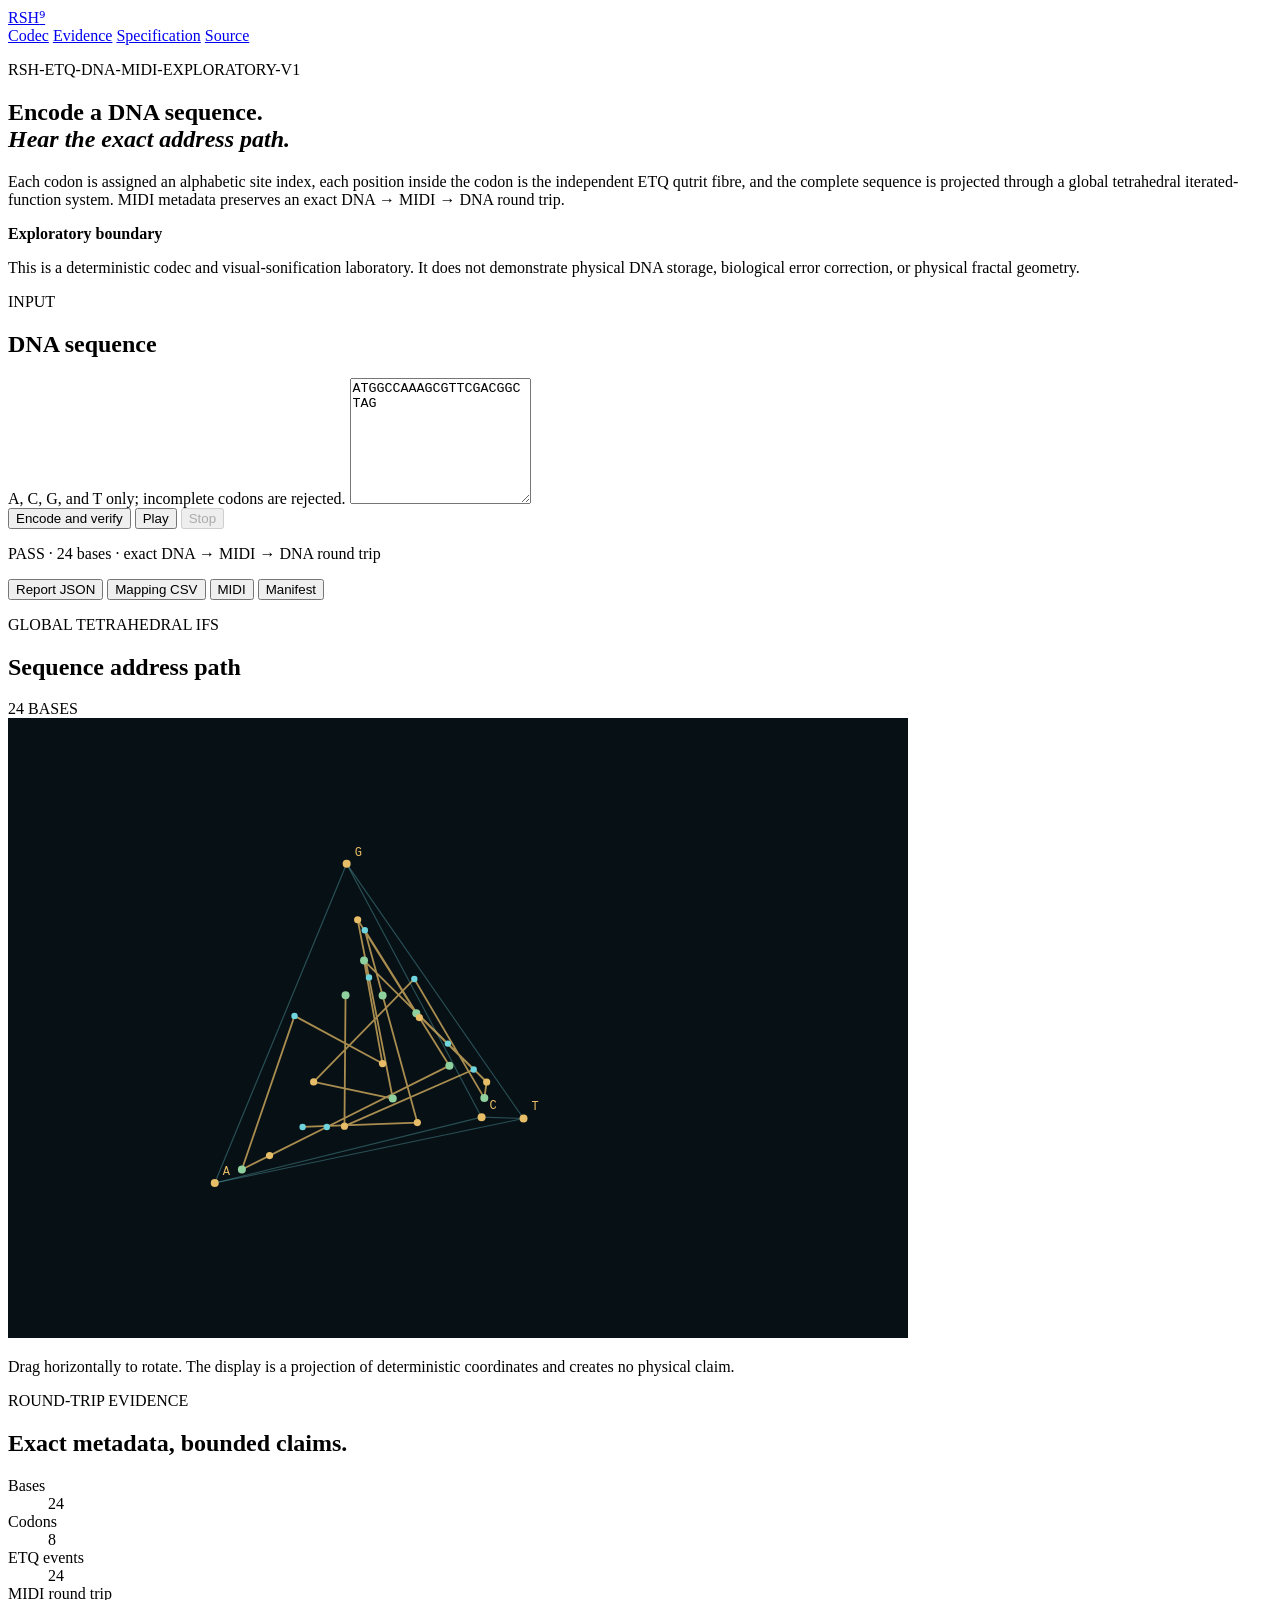
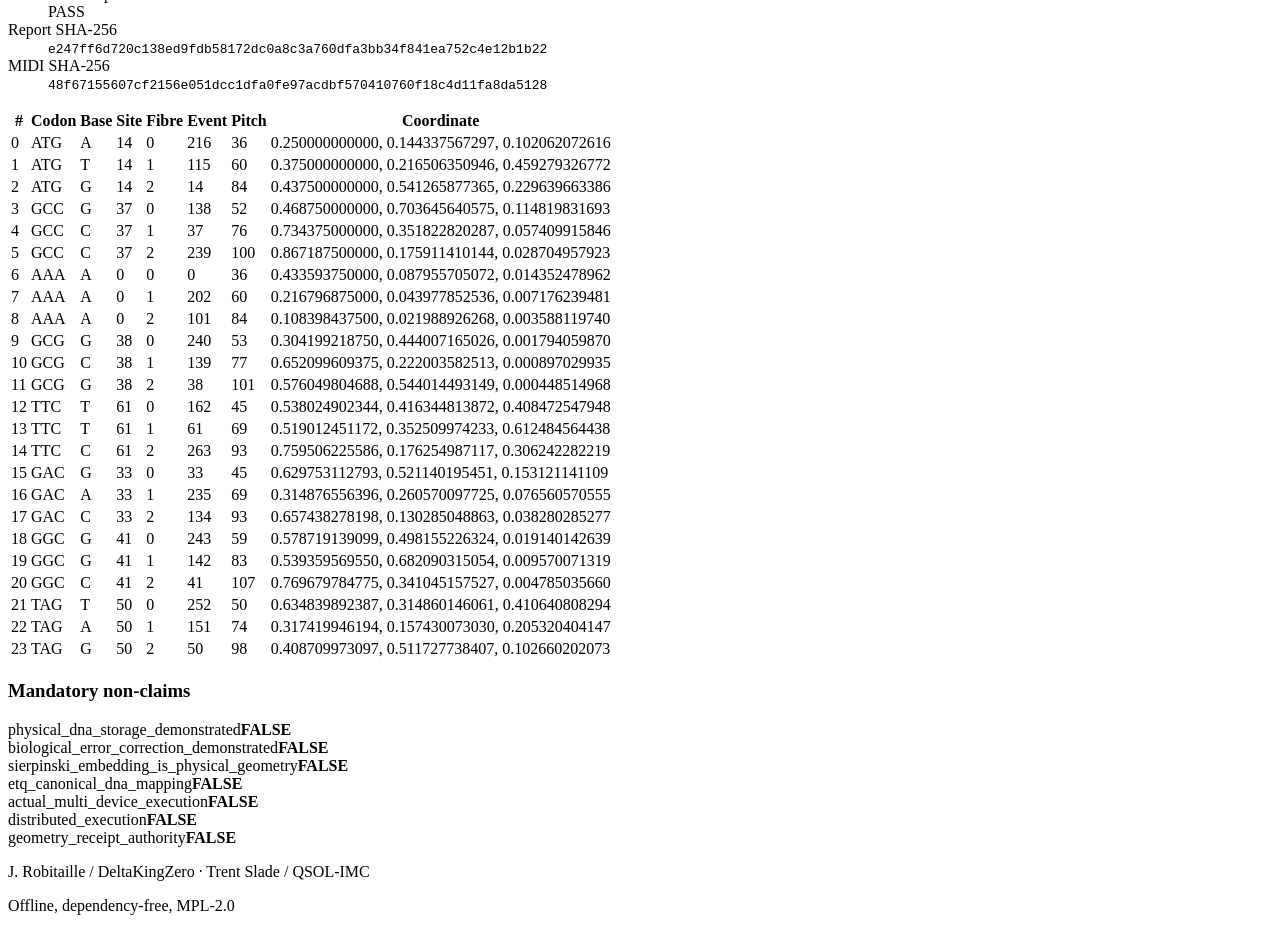
==== web/dna-midi/index.html @ 6d9ea62a "Add offline DNA ETQ MIDI laboratory page" ====
<!doctype html>
<html lang="en">
<head>
  <meta charset="utf-8">
  <meta name="viewport" content="width=device-width,initial-scale=1">
  <meta name="description" content="RSH exploratory DNA-ETQ-MIDI codec with exact round-trip metadata and a global tetrahedral Sierpinski projection.">
  <meta name="theme-color" content="#091216">
  <title>RSH DNA-ETQ-MIDI Exploratory Laboratory</title>
  <link rel="stylesheet" href="style.css">
</head>
<body>
  <header>
    <nav>
      <a class="brand" href="../">RSH<span>⁹</span></a>
      <div>
        <a href="#codec">Codec</a>
        <a href="#evidence">Evidence</a>
        <a href="https://github.com/QSOLKCB/RSH/tree/main/research/dna-midi-etq">Specification</a>
        <a href="https://github.com/QSOLKCB/RSH">Source</a>
      </div>
    </nav>
    <section class="hero">
      <div>
        <p class="eyebrow">RSH-ETQ-DNA-MIDI-EXPLORATORY-V1</p>
        <h1>Encode a DNA sequence.<br><em>Hear the exact address path.</em></h1>
        <p class="lede">Each codon is assigned an alphabetic site index, each position inside the codon is the independent ETQ qutrit fibre, and the complete sequence is projected through a global tetrahedral iterated-function system. MIDI metadata preserves an exact DNA → MIDI → DNA round trip.</p>
      </div>
      <aside class="boundary">
        <strong>Exploratory boundary</strong>
        <p>This is a deterministic codec and visual-sonification laboratory. It does not demonstrate physical DNA storage, biological error correction, or physical fractal geometry.</p>
      </aside>
    </section>
  </header>

  <main>
    <section id="codec" class="panel codec-grid">
      <form id="codec-form" class="controls">
        <div class="section-title">
          <p class="eyebrow">INPUT</p>
          <h2>DNA sequence</h2>
        </div>
        <label for="sequence">A, C, G, and T only; incomplete codons are rejected.</label>
        <textarea id="sequence" spellcheck="false" rows="8">ATGGCCAAAGCGTTCGACGGCTAG</textarea>
        <div class="button-row">
          <button class="primary" type="submit">Encode and verify</button>
          <button id="play" type="button" disabled>Play</button>
          <button id="stop" type="button" disabled>Stop</button>
        </div>
        <p id="status" class="status" role="status">Ready.</p>
        <div class="downloads">
          <button id="download-report" type="button" disabled>Report JSON</button>
          <button id="download-csv" type="button" disabled>Mapping CSV</button>
          <button id="download-midi" type="button" disabled>MIDI</button>
          <button id="download-manifest" type="button" disabled>Manifest</button>
        </div>
      </form>

      <section class="visual-panel">
        <div class="visual-heading">
          <div>
            <p class="eyebrow">GLOBAL TETRAHEDRAL IFS</p>
            <h2>Sequence address path</h2>
          </div>
          <span id="visual-count" class="badge">0 BASES</span>
        </div>
        <canvas id="lattice" width="900" height="620" aria-label="Rotating 3D tetrahedral DNA address path"></canvas>
        <p class="caption">Drag horizontally to rotate. The display is a projection of deterministic coordinates and creates no physical claim.</p>
      </section>
    </section>

    <section id="evidence" class="panel evidence">
      <div class="section-title">
        <p class="eyebrow">ROUND-TRIP EVIDENCE</p>
        <h2>Exact metadata, bounded claims.</h2>
      </div>
      <dl class="metrics">
        <div><dt>Bases</dt><dd id="metric-bases">—</dd></div>
        <div><dt>Codons</dt><dd id="metric-codons">—</dd></div>
        <div><dt>ETQ events</dt><dd id="metric-events">—</dd></div>
        <div><dt>MIDI round trip</dt><dd id="metric-roundtrip">—</dd></div>
        <div class="wide"><dt>Report SHA-256</dt><dd><code id="metric-report-hash">—</code></dd></div>
        <div class="wide"><dt>MIDI SHA-256</dt><dd><code id="metric-midi-hash">—</code></dd></div>
      </dl>

      <div class="table-wrap">
        <table>
          <thead>
            <tr><th>#</th><th>Codon</th><th>Base</th><th>Site</th><th>Fibre</th><th>Event</th><th>Pitch</th><th>Coordinate</th></tr>
          </thead>
          <tbody id="records"></tbody>
        </table>
      </div>

      <section class="claims">
        <h3>Mandatory non-claims</h3>
        <div id="claims-grid"></div>
      </section>
    </section>
  </main>

  <footer>
    <p>J. Robitaille / DeltaKingZero · Trent Slade / QSOL-IMC</p>
    <p>Offline, dependency-free, MPL-2.0</p>
  </footer>

  <noscript><p class="noscript">This laboratory requires JavaScript.</p></noscript>
  <script type="module" src="app.js"></script>
</body>
</html>
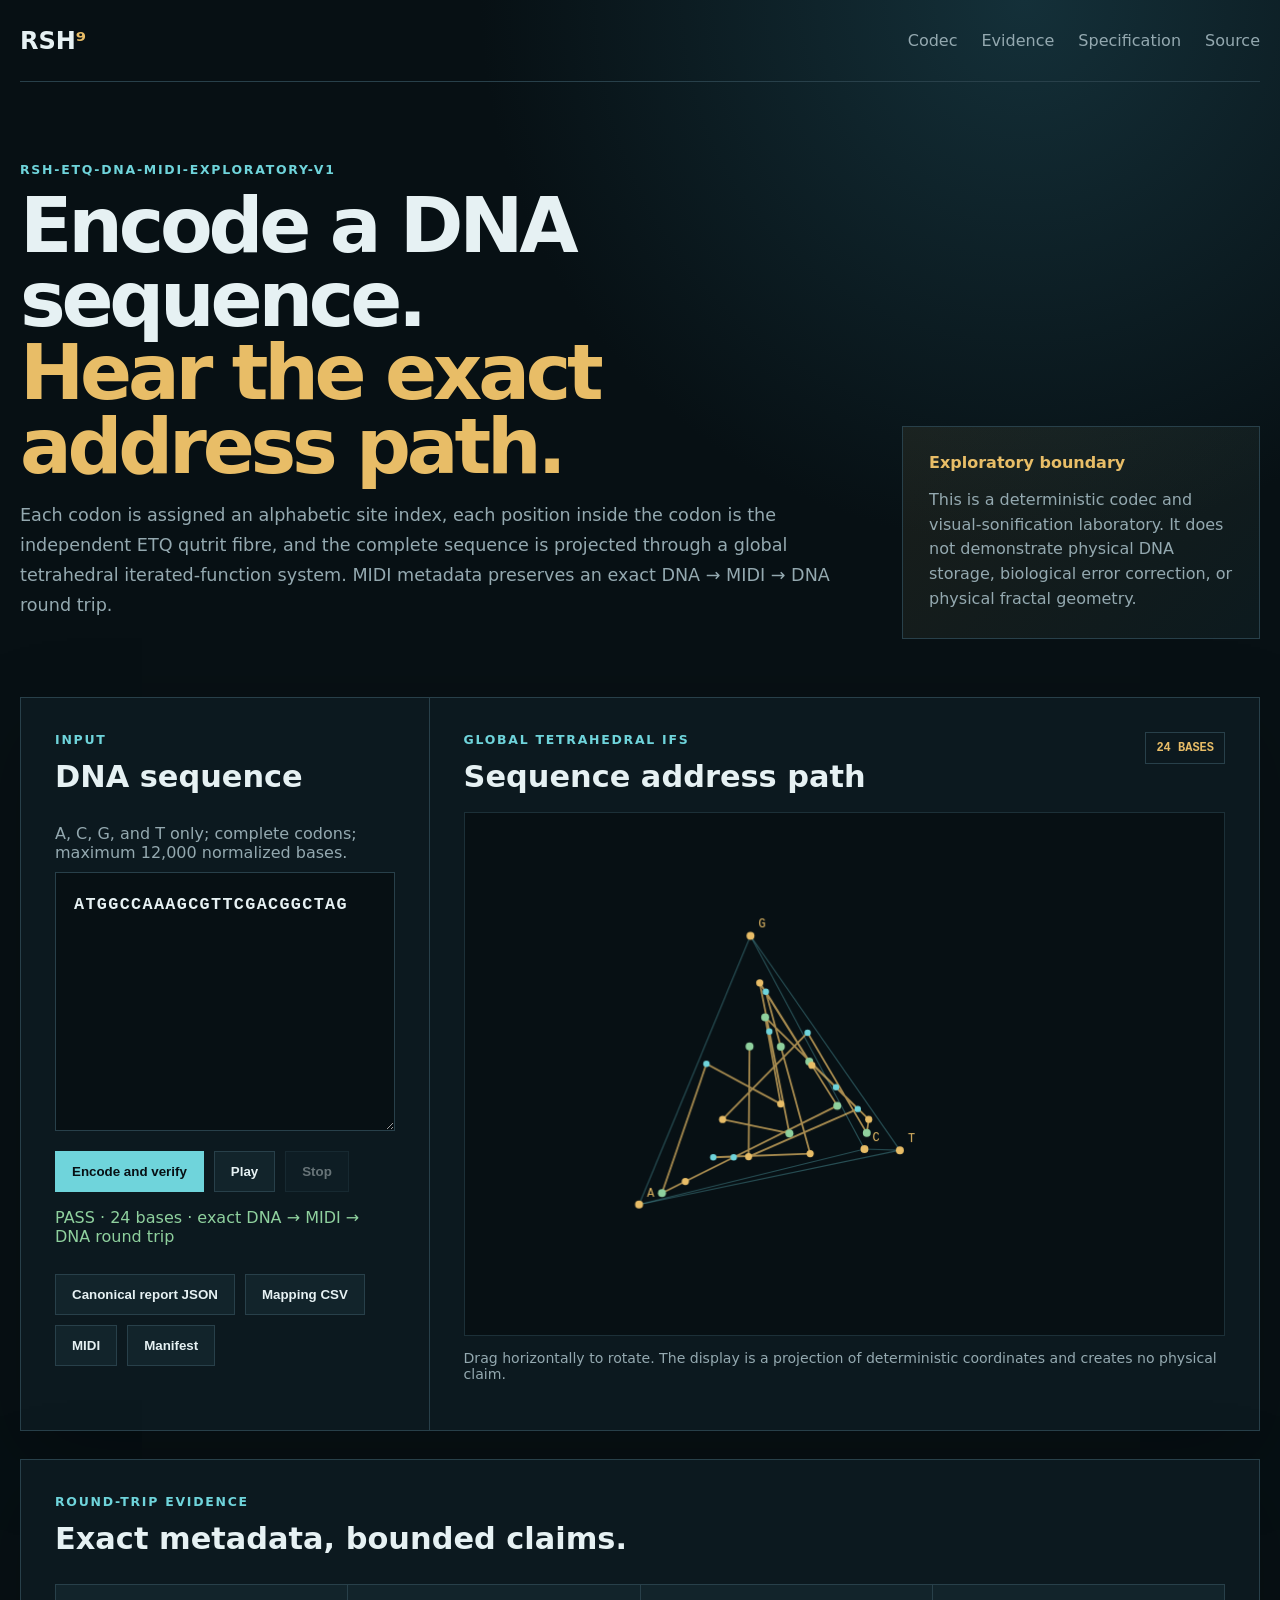
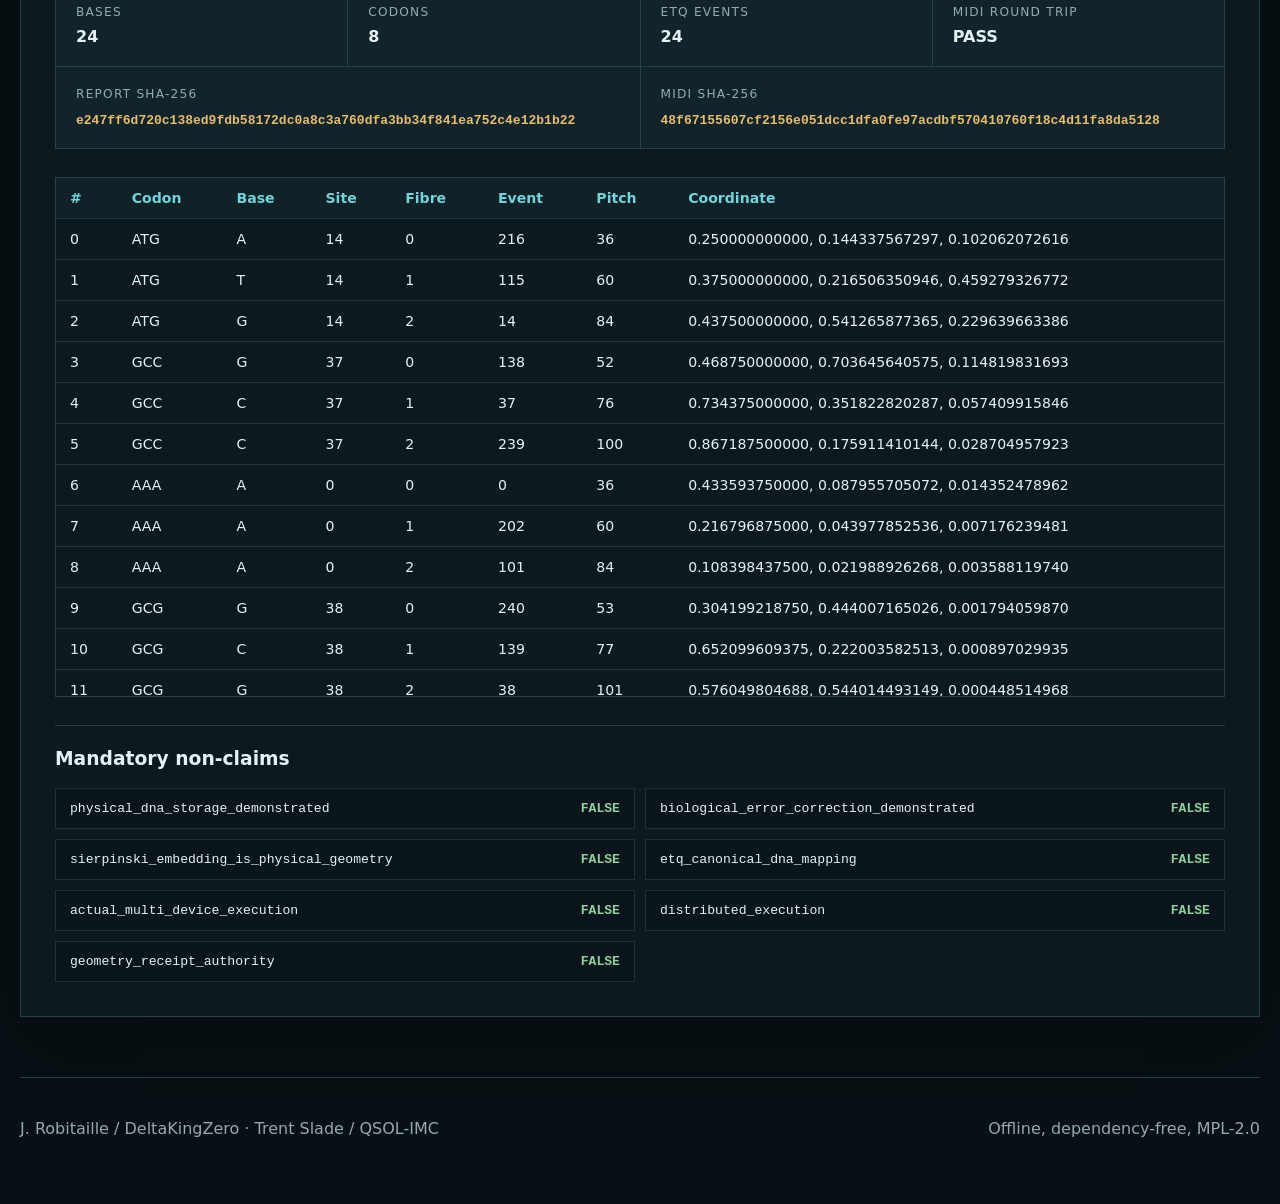
==== commit de7b64ea: "Document DNA lab input bounds and canonical report" ====
--- a/web/dna-midi/index.html
+++ b/web/dna-midi/index.html
@@ -39,8 +39,8 @@
           <p class="eyebrow">INPUT</p>
           <h2>DNA sequence</h2>
         </div>
-        <label for="sequence">A, C, G, and T only; incomplete codons are rejected.</label>
-        <textarea id="sequence" spellcheck="false" rows="8">ATGGCCAAAGCGTTCGACGGCTAG</textarea>
+        <label for="sequence">A, C, G, and T only; complete codons; maximum 12,000 normalized bases.</label>
+        <textarea id="sequence" maxlength="48000" spellcheck="false" rows="8">ATGGCCAAAGCGTTCGACGGCTAG</textarea>
         <div class="button-row">
           <button class="primary" type="submit">Encode and verify</button>
           <button id="play" type="button" disabled>Play</button>
@@ -48,7 +48,7 @@
         </div>
         <p id="status" class="status" role="status">Ready.</p>
         <div class="downloads">
-          <button id="download-report" type="button" disabled>Report JSON</button>
+          <button id="download-report" type="button" disabled>Canonical report JSON</button>
           <button id="download-csv" type="button" disabled>Mapping CSV</button>
           <button id="download-midi" type="button" disabled>MIDI</button>
           <button id="download-manifest" type="button" disabled>Manifest</button>
@@ -106,4 +106,4 @@
   <noscript><p class="noscript">This laboratory requires JavaScript.</p></noscript>
   <script type="module" src="app.js"></script>
 </body>
-</html>
+</html>
--- a/web/dna-midi/style.css
+++ b/web/dna-midi/style.css
@@ -0,0 +1,92 @@
+:root {
+  color-scheme: dark;
+  --bg: #071014;
+  --panel: #0d1a20;
+  --panel-2: #12242b;
+  --line: #28404a;
+  --text: #e6f1f3;
+  --muted: #94a9b0;
+  --cyan: #6fd4db;
+  --amber: #e8bd67;
+  --green: #8fd19e;
+  --danger: #e08989;
+  font-family: Inter, ui-sans-serif, system-ui, -apple-system, BlinkMacSystemFont, "Segoe UI", sans-serif;
+}
+
+* { box-sizing: border-box; }
+html { scroll-behavior: smooth; }
+body { margin: 0; background: radial-gradient(circle at 80% 0%, #143039 0, var(--bg) 34rem); color: var(--text); }
+a { color: inherit; }
+header, main, footer { width: min(1400px, calc(100% - 40px)); margin: 0 auto; }
+nav { min-height: 82px; display: flex; align-items: center; justify-content: space-between; border-bottom: 1px solid var(--line); }
+nav > div { display: flex; gap: 24px; }
+nav a { text-decoration: none; color: var(--muted); }
+nav a:hover { color: var(--text); }
+.brand { font-size: 1.5rem; font-weight: 800; color: var(--text); }
+.brand span { color: var(--amber); }
+.hero { padding: 80px 0 58px; display: grid; grid-template-columns: 1.5fr .65fr; gap: 56px; align-items: end; }
+.eyebrow { margin: 0 0 12px; color: var(--cyan); font-size: .78rem; font-weight: 800; letter-spacing: .14em; }
+h1 { margin: 0; font-size: clamp(2.8rem, 6vw, 6.6rem); line-height: .96; letter-spacing: -.055em; }
+h1 em { color: var(--amber); font-style: normal; }
+.lede { max-width: 850px; color: var(--muted); font-size: 1.1rem; line-height: 1.7; }
+.boundary { padding: 26px; border: 1px solid var(--line); background: linear-gradient(135deg, rgba(232,189,103,.08), rgba(111,212,219,.05)); }
+.boundary strong { color: var(--amber); }
+.boundary p { color: var(--muted); line-height: 1.55; margin-bottom: 0; }
+main { display: grid; gap: 28px; padding-bottom: 60px; }
+.panel { border: 1px solid var(--line); background: rgba(13,26,32,.94); box-shadow: 0 28px 80px rgba(0,0,0,.22); }
+.codec-grid { display: grid; grid-template-columns: minmax(320px, .66fr) 1.34fr; }
+.controls, .visual-panel, .evidence { padding: 34px; }
+.controls { border-right: 1px solid var(--line); }
+.section-title h2, .visual-heading h2 { margin: 0; font-size: 1.9rem; }
+label { display: block; color: var(--muted); margin: 30px 0 10px; }
+textarea { width: 100%; resize: vertical; min-height: 190px; padding: 18px; border: 1px solid var(--line); background: #071014; color: var(--text); font: 700 1.05rem/1.65 ui-monospace, SFMono-Regular, Consolas, monospace; letter-spacing: .08em; }
+button { border: 1px solid var(--line); background: var(--panel-2); color: var(--text); padding: 12px 16px; font-weight: 750; cursor: pointer; }
+button:hover:not(:disabled) { border-color: var(--cyan); }
+button:disabled { opacity: .42; cursor: not-allowed; }
+button.primary { background: var(--cyan); border-color: var(--cyan); color: #071014; }
+.button-row, .downloads { display: flex; gap: 10px; flex-wrap: wrap; margin-top: 16px; }
+.downloads { margin-top: 28px; }
+.status { min-height: 1.6em; color: var(--muted); }
+.status.pass { color: var(--green); }
+.status.fail { color: var(--danger); }
+.visual-heading { display: flex; justify-content: space-between; gap: 20px; align-items: start; }
+.badge { border: 1px solid var(--line); padding: 8px 10px; color: var(--amber); font: 700 .75rem ui-monospace, monospace; }
+canvas { display: block; width: 100%; aspect-ratio: 900 / 620; margin-top: 18px; background: #071014; border: 1px solid #1c3038; cursor: grab; }
+canvas:active { cursor: grabbing; }
+.caption { color: var(--muted); font-size: .88rem; }
+.evidence { display: grid; gap: 28px; }
+.metrics { display: grid; grid-template-columns: repeat(4, 1fr); gap: 1px; background: var(--line); border: 1px solid var(--line); margin: 0; }
+.metrics > div { background: var(--panel-2); padding: 20px; min-width: 0; }
+.metrics .wide { grid-column: span 2; }
+dt { color: var(--muted); font-size: .76rem; text-transform: uppercase; letter-spacing: .1em; }
+dd { margin: 8px 0 0; font-weight: 800; }
+code { color: var(--amber); overflow-wrap: anywhere; }
+.table-wrap { overflow: auto; border: 1px solid var(--line); max-height: 520px; }
+table { width: 100%; border-collapse: collapse; font-size: .88rem; }
+th { position: sticky; top: 0; background: #102128; color: var(--cyan); text-align: left; }
+th, td { padding: 12px 14px; border-bottom: 1px solid #1f343d; white-space: nowrap; }
+tbody tr:hover { background: rgba(111,212,219,.045); }
+.claims { border-top: 1px solid var(--line); padding-top: 22px; }
+.claims h3 { margin-top: 0; }
+#claims-grid { display: grid; grid-template-columns: repeat(2, 1fr); gap: 10px; }
+.claim { display: flex; justify-content: space-between; gap: 18px; padding: 12px 14px; background: #09151a; border: 1px solid #1d333c; font: .82rem ui-monospace, monospace; }
+.claim strong { color: var(--green); }
+footer { border-top: 1px solid var(--line); display: flex; justify-content: space-between; color: var(--muted); padding: 25px 0 50px; }
+.noscript { padding: 20px; color: var(--danger); }
+
+@media (max-width: 920px) {
+  .hero, .codec-grid { grid-template-columns: 1fr; }
+  .controls { border-right: 0; border-bottom: 1px solid var(--line); }
+  .metrics { grid-template-columns: repeat(2, 1fr); }
+  nav > div { display: none; }
+}
+
+@media (max-width: 560px) {
+  header, main, footer { width: min(calc(100% - 22px), 1400px); }
+  .hero { padding-top: 48px; }
+  .controls, .visual-panel, .evidence { padding: 22px; }
+  .metrics { grid-template-columns: 1fr; }
+  .metrics .wide { grid-column: span 1; }
+  #claims-grid { grid-template-columns: 1fr; }
+  footer { display: block; }
+}
